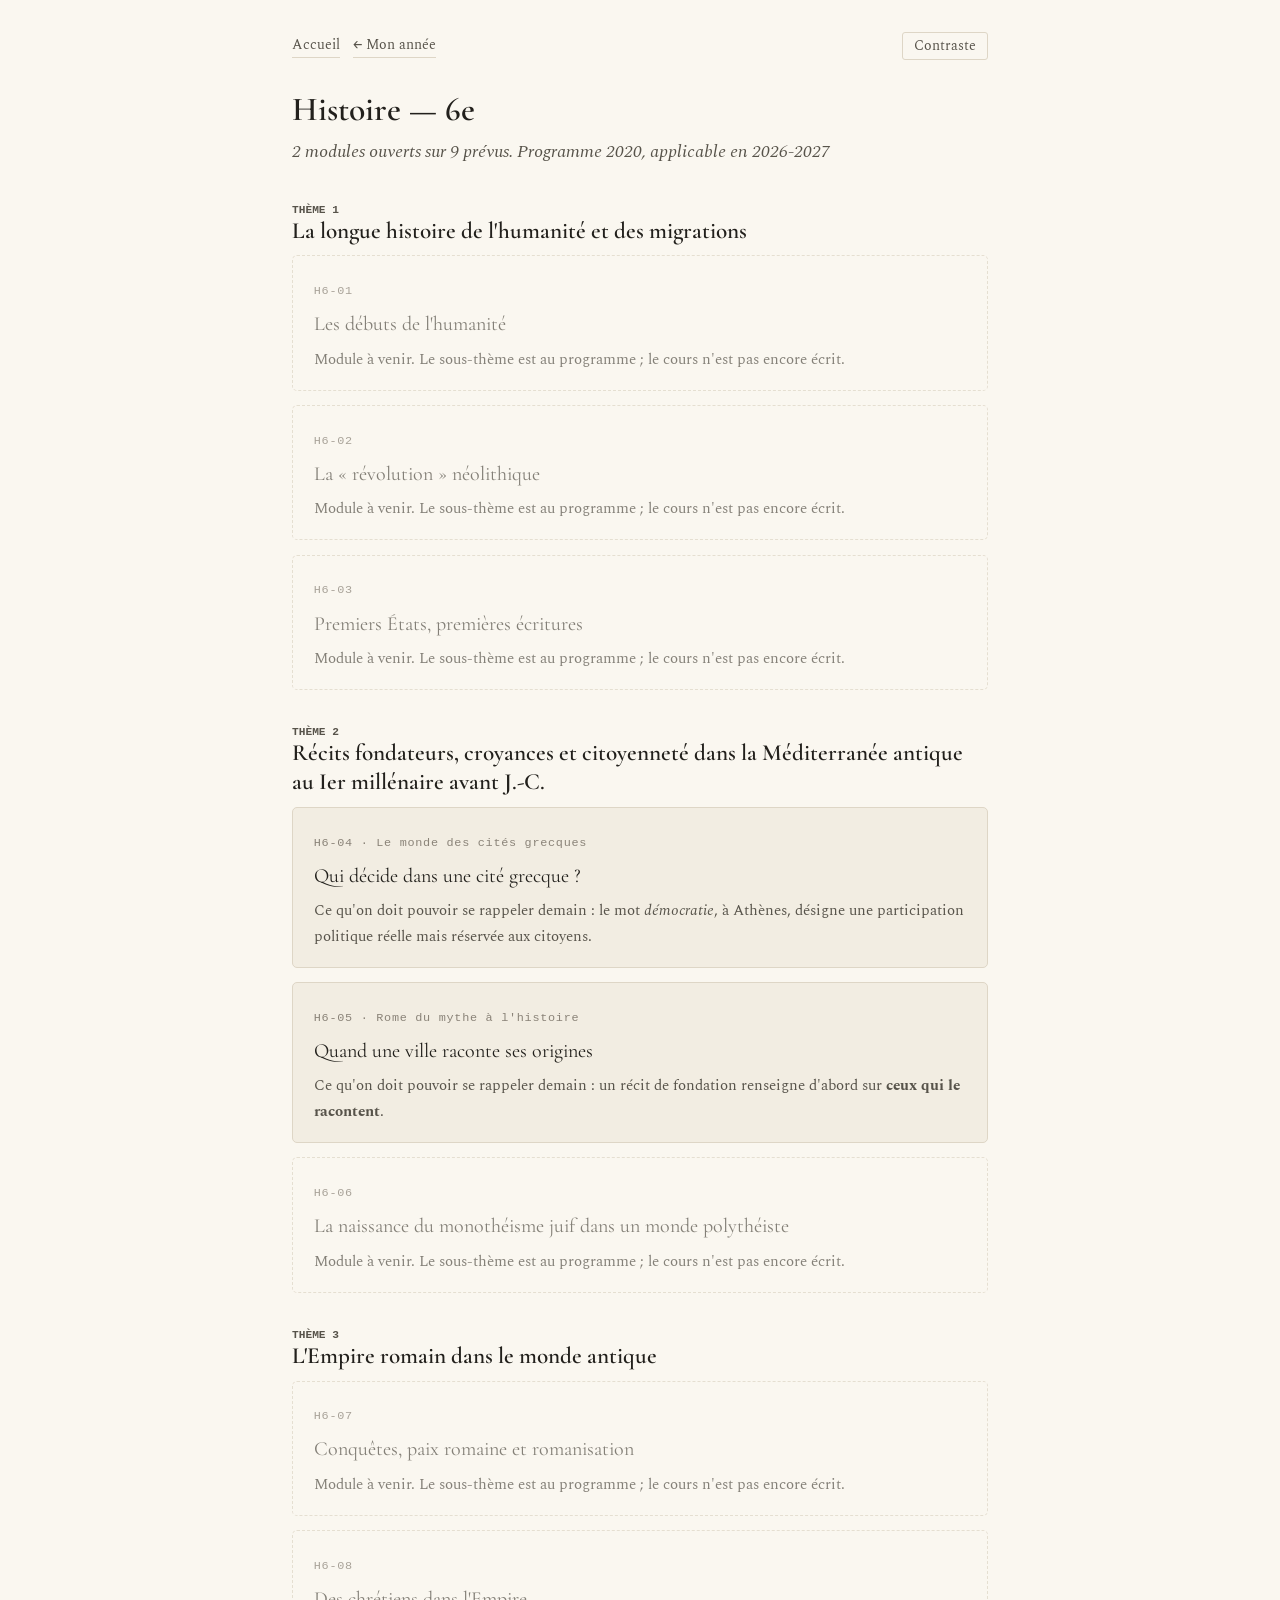
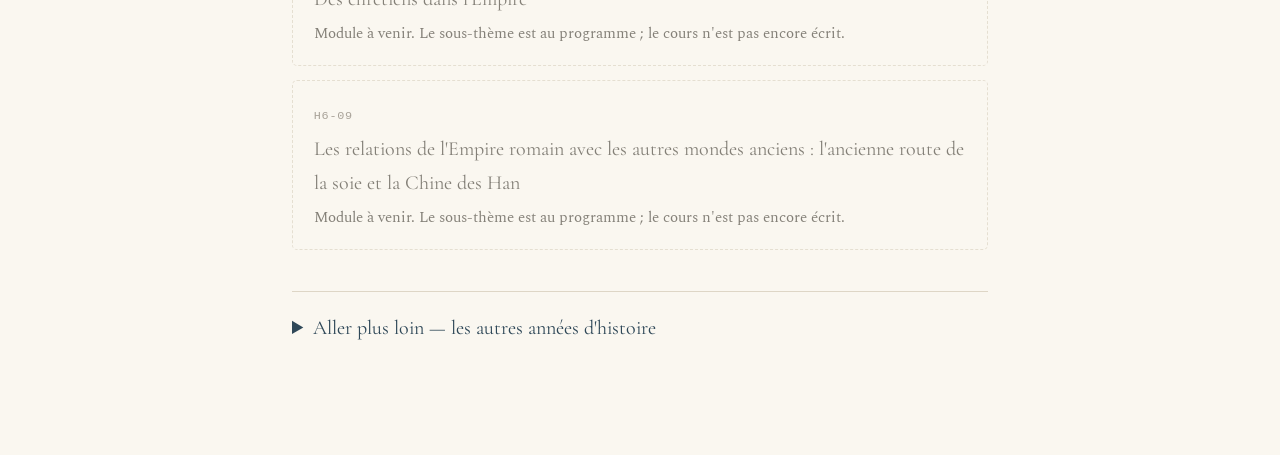
==== site/discipline.html @ f70a14a1 "Trois étages de hubs, et l'ouverture vers l'au-delà Accueil, hubs de niveau, hubs disciplinaires fil" ====
<!DOCTYPE html>
<html lang="fr">
<head>
<meta charset="UTF-8">
<meta name="viewport" content="width=device-width, initial-scale=1">
<title>Discipline — Cours interactif</title>
<link rel="preconnect" href="https://fonts.gstatic.com" crossorigin>
<link href="https://fonts.googleapis.com/css2?family=Cormorant+Garamond:wght@500;600&family=Spectral:ital,wght@0,400;0,600;1,400&display=swap" rel="stylesheet">
<link rel="stylesheet" href="style.css">
</head>
<body>
<div class="page">

  <nav class="service">
    <a href="index.html">Accueil</a>
    <a id="lienNiveau" href="#">&larr; Mon année</a>
    <span class="pousse"></span>
    <button type="button" id="btnTheme" aria-pressed="false">Contraste</button>
  </nav>

  <h1 id="titre">Discipline</h1>
  <p class="chapeau" id="chapeau"></p>

  <div id="rappels"></div>
  <div id="contenu"></div>

</div>

<script type="module">
import { charger, progres, esc, poserRappels, avancement, proposerAuDela,
         poserContraste } from './socle.js';

/* Le hub disciplinaire, filtre par niveau.
 *
 * Il affiche les themes officiels du niveau, avec leurs modules — ecrits ou a
 * venir. Puis, en fin de page, une section qui ouvre les AUTRES annees de la
 * meme discipline : toujours presente, jamais verrouillee, mise en avant
 * seulement quand l'eleve a fait le tour de la sienne. */

const params = new URLSearchParams(location.search);
const idDisc = params.get('d') || 'histoire';
const niveau = params.get('n') || '6e';
const { programme, ecrits } = await charger();

const disc = (programme.disciplines || []).find(d => d.id === idDisc);
// « de histoire » ne se dit pas : on élide devant une voyelle ou un h muet.
const elide = nom => (/^[aeiouyéèêh]/i.test(nom) ? "d'" : 'de ') + nom.toLowerCase();
const zone = document.getElementById('contenu');
document.getElementById('lienNiveau').href = 'niveau.html?n=' + encodeURIComponent(niveau);

if (!disc || !disc.niveaux.length) {
  document.getElementById('titre').textContent = disc ? disc.nom : 'Discipline inconnue';
  zone.innerHTML = `<div class="avis"><h2>Carte à venir</h2>
    <p class="fine">Cette discipline est déclarée, mais sa carte n'est pas encore construite.
    <a href="index.html">Revenir à l'accueil</a>.</p></div>`;
} else {
  document.title = disc.nom + ' ' + niveau + ' — Cours interactif';
  document.getElementById('titre').textContent = disc.nom + ' — ' + niveau;
  dessine();
}

function blocModule(mo, p){
  const dispo = ecrits.get(mo.id);
  if (!dispo) {
    return `<div class="carte attente">
      <span class="code">${esc(mo.id)}</span>
      <div class="titre-c">${esc(mo.sous_theme)}</div>
      <div class="cible">Module à venir. Le sous-thème est au programme ;
      le cours n'est pas encore écrit.</div></div>`;
  }
  const e = p[mo.id] || {};
  let etat = '';
  if (e.fait) etat = 'Achevé' + (e.rappelJ1 ? ' · rappel fait' : ' · rappel à venir');
  else if (e.anticipation) etat = 'Commencé';
  return `<a class="carte" href="module.html?m=${encodeURIComponent(mo.id)}">
    <span class="code">${esc(mo.id)} · ${esc(mo.sous_theme)}</span>
    <div class="titre-c">${esc(dispo.titre)}</div>
    <div class="cible">Ce qu'on doit pouvoir se rappeler demain : ${dispo.cible}.</div>
    ${etat ? `<div class="etat">${esc(etat)}</div>` : ''}</a>`;
}

function dessine(){
  poserRappels(document.getElementById('rappels'), ecrits, dessine);
  const p = progres();
  const n = disc.niveaux.find(x => x.niveau === niveau);

  if (!n) {
    zone.innerHTML = `<div class="avis"><h2>Niveau non couvert</h2>
      <p class="fine">${esc(disc.nom)} n'a pas encore de carte pour la ${esc(niveau)}.</p></div>`;
    return;
  }

  const a = avancement(disc, niveau, ecrits);
  document.getElementById('chapeau').textContent =
    `${a.disponibles} module${a.disponibles > 1 ? 's' : ''} ouvert${a.disponibles > 1 ? 's' : ''} sur `
    + `${a.declares} prévus. ${disc.reference}`;

  let html = '';
  n.themes.forEach(t => {
    html += `<h2 style="margin-top:2.2rem"><span class="fine"
      style="font-family:var(--mono);font-size:.7rem;display:block">THÈME ${t.rang}</span>${esc(t.intitule)}</h2>`;
    t.modules.forEach(mo => { html += blocModule(mo, p); });
  });

  /* --- Au-delà de son année ---------------------------------------------- */
  const autres = disc.niveaux.filter(x => x.niveau !== niveau);
  const ouvertsAilleurs = autres.reduce((s, x) =>
    s + x.themes.reduce((t, th) => t + th.modules.filter(m => ecrits.has(m.id)).length, 0), 0);
  const propose = proposerAuDela(disc, niveau, ecrits);

  html += `<details class="plus-loin"${propose ? ' open' : ''}>
    <summary>Aller plus loin — les autres années ${elide(disc.nom)}</summary>`;
  if (propose) {
    html += `<p class="fine"><strong>Vous avez achevé tout ce qui est ouvert en ${esc(niveau)},
      et repris au moins un rappel.</strong> La suite est là si elle vous tente.</p>`;
  } else {
    html += `<p class="fine">Rien n'est verrouillé : ces modules s'ouvrent comme les autres.
      Ils s'appuient simplement sur des repères d'une autre année.</p>`;
  }
  if (!ouvertsAilleurs) {
    html += `<p class="fine">Aucun module n'est encore écrit pour les autres années.</p>`;
  } else {
    autres.forEach(x => {
      const dedans = x.themes.flatMap(th => th.modules).filter(m => ecrits.has(m.id));
      if (!dedans.length) return;
      html += `<h3>${esc(x.niveau)}</h3>`;
      dedans.forEach(mo => { html += blocModule(mo, p); });
    });
  }
  html += '</details>';

  zone.innerHTML = html;
}

poserContraste(document.getElementById('btnTheme'));
</script>
</body>
</html>
---- site/style.css ----
/* Cours interactif — feuille commune.
 *
 * Registre visuel : un lieu d'étude, pas un lieu de vie scolaire. Là où le
 * Portail Vie Scolaire est une veillée — parchemin sombre et or — celui-ci est
 * une table de travail : papier, encre, marges larges, une seule couleur
 * d'accent réservée aux statuts probatoires.
 *
 * Accessibilité (AGENTS.md) : contraste tenu dans les deux thèmes, aucune
 * animation décorative continue, aucune lecture automatique, aucune minuterie.
 */

:root {
  --papier:      #faf7f0;
  --papier-2:    #f2ede2;
  --encre:       #22201c;
  --encre-2:     #57534a;
  --encre-3:     #8a8378;
  --filet:       #ded6c6;
  --accent:      #8c2f24;   /* réservé aux statuts et aux pièces */
  --accent-doux: #f3e4e1;
  --appui:       #2f4858;   /* outils et objets-mémoire */
  --appui-doux:  #e4ecf1;
  --ok:          #3f6b46;
  --serif:       'Spectral', Georgia, 'Times New Roman', serif;
  --titre:       'Cormorant Garamond', Georgia, serif;
  --mono:        ui-monospace, 'Cascadia Mono', Consolas, monospace;
}

@media (prefers-color-scheme: dark) {
  :root:not([data-theme="clair"]) {
    --papier: #17161a;  --papier-2: #1f1e23; --encre: #ece7dd;
    --encre-2: #b3aca0; --encre-3: #7e786e; --filet: #33313a;
    --accent: #e0897c;  --accent-doux: #2e211f;
    --appui: #9dc0d6;   --appui-doux: #1c2730;
    --ok: #86bb8e;
  }
}
:root[data-theme="sombre"] {
  --papier: #17161a;  --papier-2: #1f1e23; --encre: #ece7dd;
  --encre-2: #b3aca0; --encre-3: #7e786e; --filet: #33313a;
  --accent: #e0897c;  --accent-doux: #2e211f;
  --appui: #9dc0d6;   --appui-doux: #1c2730;
  --ok: #86bb8e;
}

* { box-sizing: border-box; margin: 0; padding: 0; }

body {
  background: var(--papier);
  color: var(--encre);
  font-family: var(--serif);
  font-size: 18px;
  line-height: 1.72;
  -webkit-text-size-adjust: 100%;
}

.page { max-width: 46rem; margin: 0 auto; padding: 2rem 1.25rem 6rem; }

h1, h2, h3 { font-family: var(--titre); font-weight: 600; line-height: 1.25; }
h1 { font-size: 2.1rem; margin-bottom: .35rem; }
h2 { font-size: 1.45rem; margin: 0 0 .6rem; }
h3 { font-size: 1.1rem; margin: 1.4rem 0 .5rem; }
p  { margin-bottom: .9rem; }
a  { color: var(--accent); text-underline-offset: .18em; }

.chapeau { color: var(--encre-2); font-style: italic; margin-bottom: 1.6rem; }
.fine    { font-size: .88rem; color: var(--encre-2); }
.filet   { border: 0; border-top: 1px solid var(--filet); margin: 2.2rem 0; }

/* --- Étapes du PACTE ---------------------------------------------------- */
.etape { margin-bottom: 2.4rem; }
.etape[hidden] { display: none; }

.jalon {
  display: flex; align-items: baseline; gap: .7rem;
  border-bottom: 1px solid var(--filet); padding-bottom: .5rem; margin-bottom: 1.1rem;
}
.jalon .lettre {
  font-family: var(--titre); font-size: 1.9rem; color: var(--accent); line-height: 1;
}
.jalon .nom {
  font-family: var(--titre); font-size: 1.25rem; letter-spacing: .04em;
}
.jalon .duree { margin-left: auto; font-size: .8rem; color: var(--encre-3); }

/* --- Scène, cartel ------------------------------------------------------ */
.scene { font-size: 1.05rem; }
.scene em { color: var(--encre-2); }

.cartel {
  background: var(--papier-2); border: 1px solid var(--filet);
  border-left: 3px solid var(--encre-3);
  padding: 1.1rem 1.3rem; margin: 1.2rem 0;
  font-family: var(--titre); font-size: 1.3rem; text-align: center;
}

.mission {
  background: var(--appui-doux); border: 1px solid var(--filet);
  border-radius: 4px; padding: 1rem 1.2rem; margin: 1.2rem 0;
}
.mission strong { color: var(--appui); }

/* --- Étiquette d'image et statut probatoire ----------------------------- */
.etiquette, .statut {
  display: inline-block; font-family: var(--mono); font-size: .7rem;
  letter-spacing: .09em; text-transform: uppercase;
  padding: .18rem .55rem; border-radius: 3px; vertical-align: .12em;
}
.etiquette { background: var(--papier-2); color: var(--encre-3); border: 1px solid var(--filet); }
.statut    { background: var(--accent-doux); color: var(--accent); border: 1px solid currentColor; }

/* --- La pièce ----------------------------------------------------------- */
.piece {
  border: 1px solid var(--accent); border-radius: 4px;
  background: var(--papier-2); padding: 1.2rem 1.3rem; margin: 1.2rem 0;
}
.piece dl { display: grid; grid-template-columns: max-content 1fr; gap: .3rem .9rem; margin-bottom: .8rem; }
.piece dt { font-size: .82rem; color: var(--encre-3); text-transform: uppercase; letter-spacing: .05em; }
.piece dd { font-size: .96rem; }

/* Le statut reste visible pendant qu'on lit la pièce : il ne descend jamais
   en note de bas de page. */
.piece .bandeau-statut {
  position: sticky; top: 0; background: var(--papier-2);
  padding: .4rem 0 .6rem; border-bottom: 1px solid var(--filet); margin-bottom: .8rem;
}

/* --- Outil / objet-mémoire ---------------------------------------------- */
.outil {
  border-left: 3px solid var(--appui); background: var(--appui-doux);
  padding: 1rem 1.2rem; margin: 1.3rem 0; border-radius: 0 4px 4px 0;
}
.outil .nom {
  font-family: var(--titre); font-size: 1.15rem; color: var(--appui); margin-bottom: .35rem;
}

/* --- Anticipation : le choix engage ------------------------------------- */
.choix { display: flex; flex-direction: column; gap: .6rem; margin: 1rem 0; }
.choix button {
  font-family: var(--serif); font-size: 1rem; text-align: left;
  background: var(--papier-2); color: var(--encre);
  border: 1px solid var(--filet); border-radius: 4px;
  padding: .85rem 1.1rem; cursor: pointer;
}
.choix button:hover  { border-color: var(--appui); }
.choix button:focus-visible { outline: 3px solid var(--appui); outline-offset: 2px; }
.choix button[aria-pressed="true"] { border-color: var(--appui); background: var(--appui-doux); }
.choix button[disabled] { cursor: default; opacity: .55; }
.choix button[aria-pressed="true"][disabled] { opacity: 1; }

.rappel-de-soi {
  background: var(--appui-doux); border: 1px dashed var(--appui);
  border-radius: 4px; padding: .9rem 1.1rem; margin: 1.1rem 0; font-size: .96rem;
}

/* --- Verdict ------------------------------------------------------------ */
.verdict { border: 1px solid var(--filet); border-radius: 4px; margin: 1.2rem 0; overflow: hidden; }
.verdict > div { padding: 1rem 1.2rem; }
.verdict .etablit      { background: var(--papier-2); border-bottom: 1px solid var(--filet); }
.verdict .netablit-pas { background: transparent; }
.verdict .titre-v {
  font-family: var(--mono); font-size: .72rem; letter-spacing: .1em;
  text-transform: uppercase; color: var(--encre-3); margin-bottom: .45rem;
}

.residu { border: 1px solid var(--appui); border-radius: 4px; padding: 1rem 1.2rem; margin: 1.2rem 0; }
.residu .categorie {
  font-family: var(--mono); font-size: .7rem; letter-spacing: .09em; text-transform: uppercase;
  color: var(--appui); border: 1px solid var(--appui); border-radius: 3px;
  padding: .15rem .5rem; display: inline-block; margin-bottom: .55rem;
}

.garde { border-left: 3px solid var(--accent); padding: .3rem 0 .3rem 1rem; margin: 1.2rem 0; color: var(--encre-2); }

/* --- Extraction --------------------------------------------------------- */
.question { border-top: 1px solid var(--filet); padding-top: 1.1rem; margin-top: 1.1rem; }
.question .enonce { font-size: 1.05rem; margin-bottom: .7rem; }
.question textarea {
  width: 100%; min-height: 5.5rem; font-family: var(--serif); font-size: 1rem;
  line-height: 1.6; color: var(--encre); background: var(--papier-2);
  border: 1px solid var(--filet); border-radius: 4px; padding: .8rem .95rem; resize: vertical;
}
.question textarea:focus-visible { outline: 3px solid var(--appui); outline-offset: 1px; }
.attendu {
  background: var(--papier-2); border: 1px solid var(--filet); border-left: 3px solid var(--ok);
  border-radius: 0 4px 4px 0; padding: .9rem 1.1rem; margin-top: .8rem; font-size: .96rem;
}
.attendu .titre-a { font-family: var(--mono); font-size: .7rem; letter-spacing: .09em;
  text-transform: uppercase; color: var(--ok); margin-bottom: .4rem; }

/* --- Boutons ------------------------------------------------------------ */
.bouton {
  font-family: var(--titre); font-size: 1rem; letter-spacing: .03em;
  background: var(--encre); color: var(--papier);
  border: 1px solid var(--encre); border-radius: 4px;
  padding: .6rem 1.5rem; cursor: pointer; margin-top: .6rem;
}
.bouton:hover { opacity: .88; }
.bouton:focus-visible { outline: 3px solid var(--appui); outline-offset: 2px; }
.bouton[disabled] { opacity: .35; cursor: not-allowed; }
.bouton.discret { background: transparent; color: var(--encre-2); border-color: var(--filet); }

/* --- Tableaux ----------------------------------------------------------- */
table { width: 100%; border-collapse: collapse; margin: 1.1rem 0; font-size: .95rem; }
th, td { text-align: left; padding: .55rem .7rem; border-bottom: 1px solid var(--filet); vertical-align: top; }
th { font-family: var(--mono); font-size: .72rem; letter-spacing: .07em;
     text-transform: uppercase; color: var(--encre-3); }
.tableau-large { overflow-x: auto; }

/* --- Hub ---------------------------------------------------------------- */
.carte {
  display: block; border: 1px solid var(--filet); border-radius: 5px;
  background: var(--papier-2); padding: 1.1rem 1.3rem; margin-bottom: .9rem;
  text-decoration: none; color: inherit;
}
.carte:hover { border-color: var(--appui); }
.carte .code { font-family: var(--mono); font-size: .74rem; color: var(--encre-3); letter-spacing: .06em; }
.carte .titre-c { font-family: var(--titre); font-size: 1.25rem; margin: .15rem 0 .3rem; }
.carte .cible { font-size: .93rem; color: var(--encre-2); }
.carte .etat { font-size: .8rem; color: var(--ok); margin-top: .5rem; }
/* Un module a venir : visible, situe, mais pas cliquable. Il indique ce qui
   existera, ce qui vaut mieux qu'un trou dans la carte. */
.carte.attente { background: transparent; border-style: dashed; opacity: .72; }
.carte.attente .titre-c { color: var(--encre-2); }

.avis {
  border: 1px solid var(--appui); background: var(--appui-doux);
  border-radius: 5px; padding: 1.1rem 1.3rem; margin-bottom: 1.6rem;
}
.avis h2 { font-size: 1.15rem; color: var(--appui); }

/* --- Barre de service ---------------------------------------------------- */
.service { display: flex; gap: .8rem; align-items: center; flex-wrap: wrap;
           margin-bottom: 1.8rem; font-size: .85rem; }
.service a { color: var(--encre-2); text-decoration: none; border-bottom: 1px solid var(--filet); }
.service a:hover { color: var(--accent); }
.service button {
  font-family: var(--serif); font-size: .85rem; background: none; color: var(--encre-2);
  border: 1px solid var(--filet); border-radius: 3px; padding: .2rem .7rem; cursor: pointer;
}
.service .pousse { margin-left: auto; }

@media (max-width: 640px) {
  body { font-size: 17px; }
  .page { padding: 1.2rem 1rem 5rem; }
  h1 { font-size: 1.7rem; }
  .piece dl { grid-template-columns: 1fr; gap: .1rem; }
  .piece dt { margin-top: .5rem; }
}

@media print {
  .service, .choix button, .bouton { display: none; }
  .etape[hidden] { display: block !important; }
}

/* --- Lecture a voix haute ------------------------------------------------ */
.lecture { margin-left: auto; display: flex; gap: .4rem; align-items: center; }
.jalon .duree + .lecture { margin-left: .8rem; }
button.mini, select.mini {
  font-family: var(--serif); font-size: .78rem; color: var(--encre-2);
  background: var(--papier-2); border: 1px solid var(--filet);
  border-radius: 3px; padding: .18rem .6rem; cursor: pointer;
}
button.mini:hover { border-color: var(--appui); color: var(--appui); }
button.mini[aria-pressed="true"] { border-color: var(--accent); color: var(--accent); }
button.mini:focus-visible, select.mini:focus-visible { outline: 2px solid var(--appui); outline-offset: 1px; }

/* --- Marge, le compagnon -------------------------------------------------- */
.marge { position: sticky; bottom: 0; margin-top: 2.5rem;
         background: var(--papier); border-top: 1px solid var(--filet); padding-top: .6rem; }
.marge-onglet {
  font-family: var(--titre); font-size: .95rem; color: var(--appui);
  background: var(--appui-doux); border: 1px solid var(--appui);
  border-radius: 4px; padding: .45rem 1.1rem; cursor: pointer;
}
.marge-onglet:focus-visible { outline: 3px solid var(--appui); outline-offset: 2px; }
.marge-panneau { border: 1px solid var(--filet); border-radius: 5px;
                 background: var(--papier-2); padding: 1rem 1.15rem; margin-top: .7rem; }
.marge-panneau textarea {
  width: 100%; font-family: var(--serif); font-size: .95rem; color: var(--encre);
  background: var(--papier); border: 1px solid var(--filet); border-radius: 4px;
  padding: .6rem .8rem; margin: .3rem 0 .5rem; resize: vertical;
}
.marge-fil { max-height: 15rem; overflow-y: auto; margin-bottom: .8rem; }
.marge-fil:empty { display: none; }
.marge-bulle { margin-bottom: .7rem; font-size: .93rem; line-height: 1.6; }
.marge-bulle .qui { display: block; font-family: var(--mono); font-size: .66rem;
  letter-spacing: .09em; text-transform: uppercase; color: var(--encre-3); margin-bottom: .15rem; }
.marge-bulle.moi .dit { display: block; padding-left: .8rem; border-left: 2px solid var(--filet); }
.marge-bulle.marge .dit { display: block; padding-left: .8rem; border-left: 2px solid var(--appui); }

@media print { .marge, .lecture { display: none; } }

/* --- Tuiles de niveau ----------------------------------------------------- */
.grille { display: grid; grid-template-columns: repeat(auto-fit, minmax(9rem, 1fr)); gap: .8rem; }
.carte.tuile { text-align: center; padding: 1.2rem .8rem; margin-bottom: 0; }
.carte.tuile .tuile-niveau { font-family: var(--titre); font-size: 2rem; color: var(--accent); line-height: 1; }
.carte.tuile.choisi { border-color: var(--appui); background: var(--appui-doux); }

/* --- Aller plus loin ------------------------------------------------------ */
.plus-loin { margin-top: 2.6rem; border-top: 1px solid var(--filet); padding-top: 1.2rem; }
.plus-loin > summary {
  font-family: var(--titre); font-size: 1.25rem; cursor: pointer;
  color: var(--appui); margin-bottom: .8rem;
}
.plus-loin > summary:focus-visible { outline: 3px solid var(--appui); outline-offset: 3px; }
.plus-loin h3 { color: var(--encre-2); font-size: 1rem; }

/* --- Etayage : trois entrees, jamais une etiquette ------------------------ */
.etayage { border: 1px dashed var(--filet); border-radius: 5px; padding: 1rem 1.15rem; margin-bottom: 1.4rem; }
.etayage .titre-e { font-family: var(--mono); font-size: .7rem; letter-spacing: .09em;
  text-transform: uppercase; color: var(--encre-3); margin-bottom: .5rem; }
.choix-etayage { display: flex; gap: .5rem; flex-wrap: wrap; margin: .7rem 0 .8rem; }
.choix-etayage button {
  font-family: var(--serif); font-size: .9rem; color: var(--encre-2);
  background: var(--papier-2); border: 1px solid var(--filet);
  border-radius: 20px; padding: .35rem 1rem; cursor: pointer;
}
.choix-etayage button[aria-pressed="true"] {
  border-color: var(--appui); background: var(--appui-doux); color: var(--appui);
}
.choix-etayage button:focus-visible { outline: 3px solid var(--appui); outline-offset: 2px; }
.texte-entree { font-size: .95rem; margin: 0; color: var(--encre-2); }
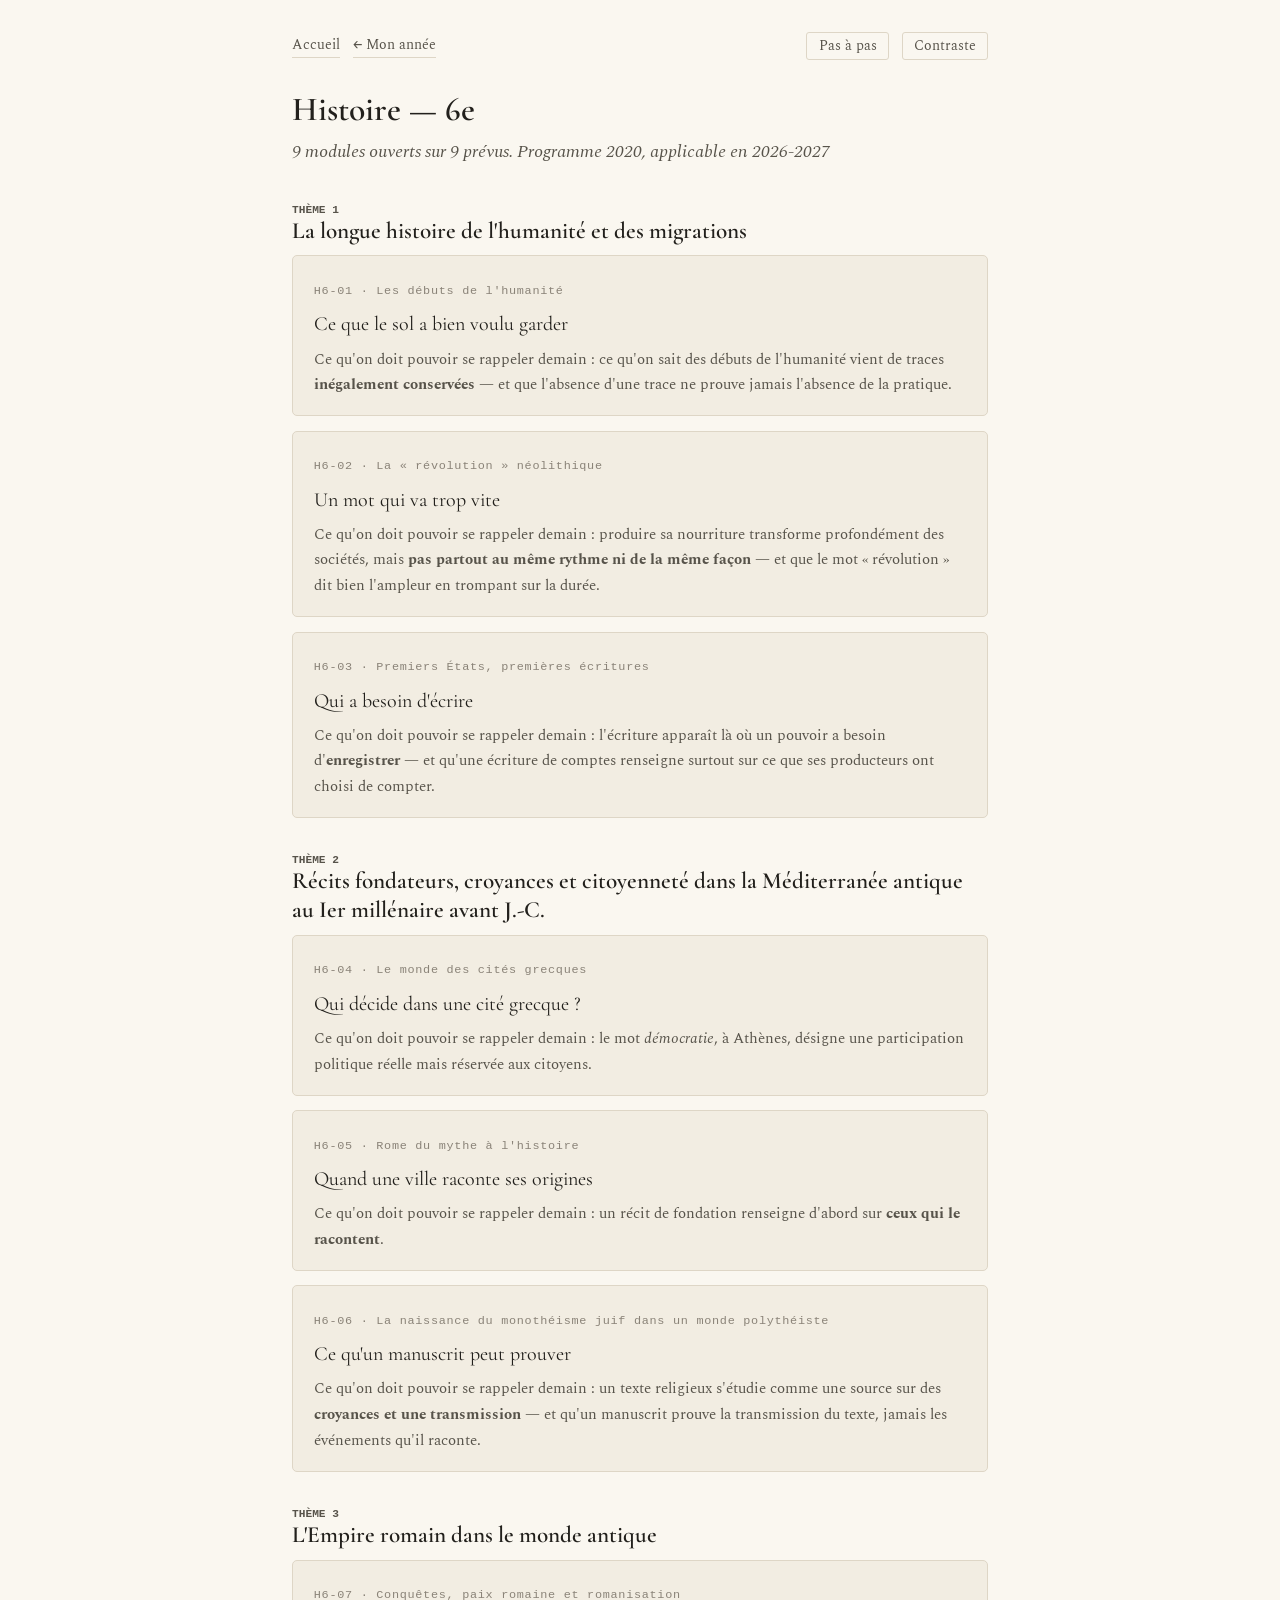
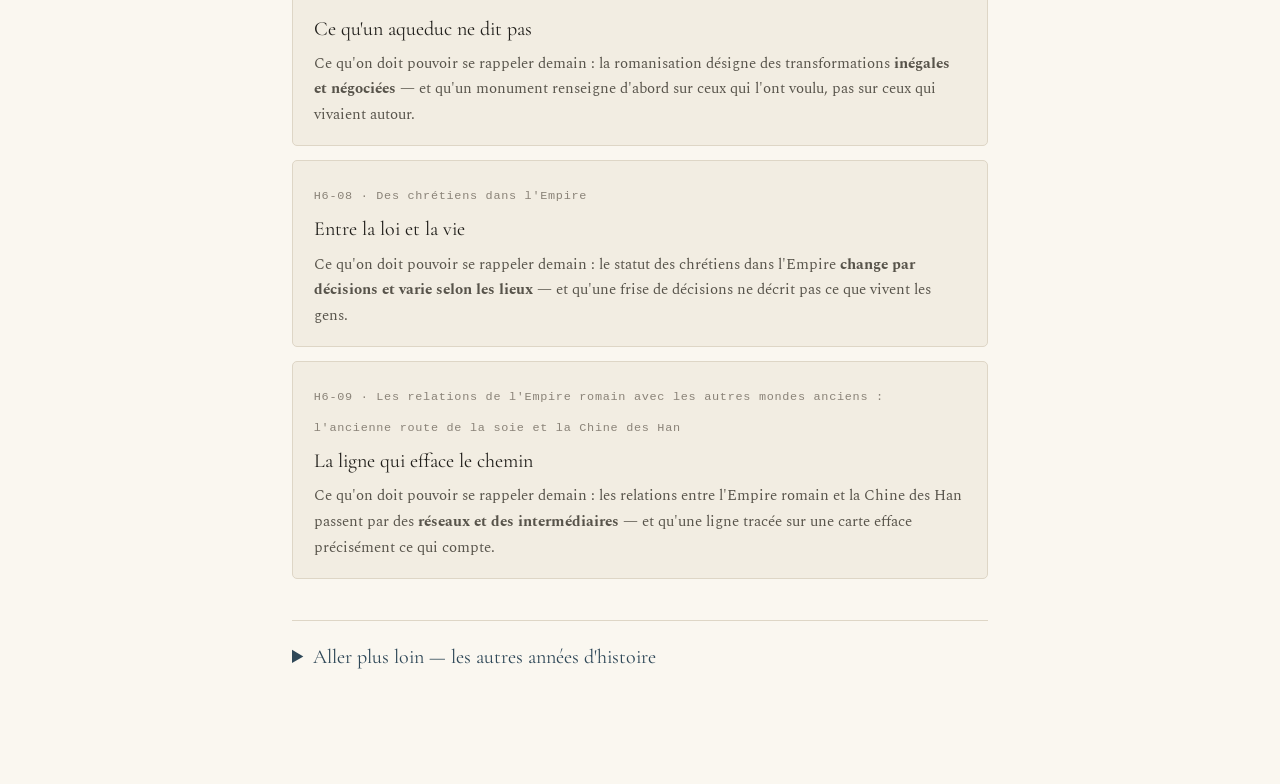
==== commit 52d64865: "Français CE2, licence CC BY-NC-SA, et la voie « Pas à pas » LICENCE. CC BY-NC-SA 4.0, texte intégral" ====
--- a/site/discipline.html
+++ b/site/discipline.html
@@ -15,6 +15,8 @@
     <a href="index.html">Accueil</a>
     <a id="lienNiveau" href="#">&larr; Mon année</a>
     <span class="pousse"></span>
+    <button type="button" id="btnVoie" aria-pressed="false"
+            title="Texte plus aéré, lignes plus courtes. Réversible à tout moment.">Pas à pas</button>
     <button type="button" id="btnTheme" aria-pressed="false">Contraste</button>
   </nav>
 
@@ -28,7 +30,7 @@
 
 <script type="module">
 import { charger, progres, esc, poserRappels, avancement, proposerAuDela,
-         poserContraste } from './socle.js';
+         poserContraste, poserVoie } from './socle.js';
 
 /* Le hub disciplinaire, filtre par niveau.
  *
@@ -133,6 +135,7 @@
 }
 
 poserContraste(document.getElementById('btnTheme'));
+poserVoie(document.getElementById('btnVoie'));
 </script>
 </body>
 </html>
--- a/site/style.css
+++ b/site/style.css
@@ -321,3 +321,130 @@
 }
 .choix-etayage button:focus-visible { outline: 3px solid var(--appui); outline-offset: 2px; }
 .texte-entree { font-size: .95rem; margin: 0; color: var(--encre-2); }
+
+/* --- Médias --------------------------------------------------------------- */
+.media { margin: 1.3rem 0; }
+.media img { width: 100%; height: auto; border: 1px solid var(--filet); border-radius: 4px; display: block; }
+.media figcaption { font-size: .88rem; color: var(--encre-2); margin-top: .5rem; }
+.media .credit { font-family: var(--mono); font-size: .68rem; letter-spacing: .04em;
+  color: var(--encre-3); margin-top: .35rem; display: flex; gap: .5rem; align-items: center; flex-wrap: wrap; }
+.media details summary { cursor: pointer; color: var(--appui); }
+.cadre-video { position: relative; padding-top: 56.25%; background: var(--papier-2);
+  border: 1px solid var(--filet); border-radius: 4px; overflow: hidden; }
+.cadre-video iframe,
+.cadre-video video { position: absolute; inset: 0; width: 100%; height: 100%; border: 0; }
+.cadre-video video { background: #000; object-fit: contain; }
+
+/* Emplacement vide : visible du seul auteur, jamais de l'élève. */
+.media.vide { border: 1px dashed var(--accent); border-radius: 5px;
+  padding: .9rem 1.1rem; background: var(--accent-doux); }
+.media.vide .op { font-family: var(--titre); font-size: 1.05rem; color: var(--accent); margin: .4rem 0 .3rem; }
+.media.vide .fine { margin-bottom: .3rem; }
+
+
+/* ═══════════════════ VOIE « PAS À PAS » ═══════════════════════════════════ *
+ *
+ * Un réglage d'affichage, ouvert à tous, réversible, gardé dans ce navigateur.
+ * Ce n'est pas un mode attribué : rien n'est déduit, rien n'est transmis,
+ * aucun nom de trouble n'apparaît — ni ici, ni dans la clef de stockage.
+ * Cahier des charges : knowledge-base/pedagogie/voie-adaptee-tdah-dyslexie.md
+ *
+ * AUCUNE POLICE SPÉCIALE. Les polices dites adaptées à la dyslexie n'améliorent
+ * ni la vitesse ni l'exactitude de lecture (CLM-BEP-003). Ce qui est rapporté
+ * comme utile est l'ESPACEMENT — c'est donc lui, et lui seul, qu'on augmente.
+ *
+ * Les valeurs ci-dessous ne sont fondées sur aucune mesure. Ce sont des choix
+ * raisonnables. Les modifier ne trahit rien.                                 */
+
+:root[data-voie="pasapas"] {
+  --pap-lettre:  .045em;   /* espacement entre lettres */
+  --pap-mot:     .18em;    /* espacement entre mots */
+  --pap-ligne:   1.9;      /* interligne */
+  --pap-largeur: 34rem;    /* longueur de ligne : lignes plus courtes */
+}
+
+/* Mécanisme 3 — le texte respire. */
+:root[data-voie="pasapas"] body {
+  letter-spacing: var(--pap-lettre);
+  word-spacing: var(--pap-mot);
+  line-height: var(--pap-ligne);
+}
+:root[data-voie="pasapas"] .page { max-width: var(--pap-largeur); }
+:root[data-voie="pasapas"] p,
+:root[data-voie="pasapas"] li,
+:root[data-voie="pasapas"] td,
+:root[data-voie="pasapas"] .scene,
+:root[data-voie="pasapas"] .cartel { text-align: left; text-wrap: pretty; }
+:root[data-voie="pasapas"] p { margin: 1.1rem 0; }
+:root[data-voie="pasapas"] .etape { margin-bottom: 3.5rem; }
+
+/* Les titres n'ont pas besoin du même traitement : ils sont courts, et trop
+ * d'espacement les casse en morceaux. */
+:root[data-voie="pasapas"] h1,
+:root[data-voie="pasapas"] h2,
+:root[data-voie="pasapas"] h3 { letter-spacing: .01em; word-spacing: normal; line-height: 1.3; }
+
+/* Cibles plus grandes : la précision du pointage n'a pas à être une épreuve. */
+:root[data-voie="pasapas"] .choix button { padding: 1.05rem 1.1rem; font-size: 1.05rem; }
+:root[data-voie="pasapas"] .bouton { padding: .85rem 1.3rem; font-size: 1rem; }
+:root[data-voie="pasapas"] .question textarea { min-height: 6rem; font-size: 1.02rem; }
+
+/* Mécanisme 4 — les mots difficiles, AVANT le texte.
+ * Seul mécanisme de la liste qui enseigne au lieu d'accommoder : c'est
+ * l'enseignement de l'identification des mots qui améliore la lecture
+ * (CLM-BEP-001). Masqué hors de la voie : il n'est pas un lexique. */
+.mots-avant { display: none; }
+:root[data-voie="pasapas"] .mots-avant {
+  display: block; border: 2px solid var(--appui); border-radius: 6px;
+  background: var(--appui-doux); padding: 1.1rem 1.2rem; margin: 1.4rem 0;
+}
+.mots-avant h3 { margin: 0 0 .2rem; font-size: 1.2rem; color: var(--appui); }
+.mots-avant > p.fine { margin: 0 0 .9rem; }
+.mots-avant ul { list-style: none; margin: 0; padding: 0;
+  display: flex; flex-direction: column; gap: .75rem; }
+.mots-avant li { background: var(--papier); border: 1px solid var(--filet);
+  border-radius: 5px; padding: .7rem .85rem; }
+.mots-avant .mot { font-size: 1.25rem; font-weight: 600; }
+.mots-avant .syl { font-family: var(--mono); font-size: 1.05rem; color: var(--appui);
+  letter-spacing: .08em; display: block; margin: .25rem 0; }
+.mots-avant .sens { font-size: .95rem; color: var(--encre-2); display: block; }
+.mots-avant button.mini { margin-top: .45rem; }
+
+/* Mécanisme 5 — le compteur que l'élève tient lui-même.
+ * Auto-observation (CLM-BEP-001, CLM-BEP-005). Ni score, ni classement, ni
+ * série : personne d'autre ne le voit, rien n'est envoyé nulle part. */
+.suivi { display: none; }
+:root[data-voie="pasapas"] .suivi {
+  display: block; border: 1px solid var(--filet); border-radius: 6px;
+  background: var(--papier-2); padding: .9rem 1.1rem; margin: 1.4rem 0 2rem;
+}
+.suivi h3 { margin: 0 0 .15rem; font-size: 1.1rem; }
+.suivi > p.fine { margin: 0 0 .7rem; }
+.suivi ol { list-style: none; margin: 0; padding: 0; }
+.suivi li { display: flex; align-items: center; gap: .7rem; padding: .4rem 0; }
+.suivi label { display: flex; align-items: center; gap: .7rem; cursor: pointer; flex: 1; }
+.suivi input[type="checkbox"] { width: 1.5rem; height: 1.5rem; accent-color: var(--ok); flex: none; }
+.suivi li.faite label { color: var(--encre-3); text-decoration: line-through; }
+.suivi li[hidden] { display: none; }
+.suivi .compte { font-family: var(--mono); font-size: .78rem; color: var(--encre-2);
+  letter-spacing: .04em; margin-top: .6rem; display: block; }
+
+/* Mécanisme 6 — la consigne ne disparaît pas pendant qu'on y répond.
+ * Rien à retenir de tête (SRC-PED-007). */
+.rappel-consigne { display: none; }
+:root[data-voie="pasapas"] .rappel-consigne {
+  display: block; position: sticky; bottom: 0; z-index: 5;
+  background: var(--papier); border-top: 2px solid var(--appui);
+  padding: .7rem 1rem; margin: 0 -1.25rem; font-size: .95rem;
+  box-shadow: 0 -6px 14px -12px rgba(0,0,0,.5);
+}
+.rappel-consigne .quoi { font-family: var(--mono); font-size: .7rem; letter-spacing: .06em;
+  color: var(--appui); display: block; margin-bottom: .15rem; }
+
+/* Le bouton de bascule, dans la barre de service. */
+.service button[aria-pressed="true"] { border-color: var(--appui); background: var(--appui-doux); }
+
+/* Rien de tout cela n'a de sens à l'impression. */
+@media print {
+  .mots-avant, .suivi, .rappel-consigne { display: none !important; }
+}
